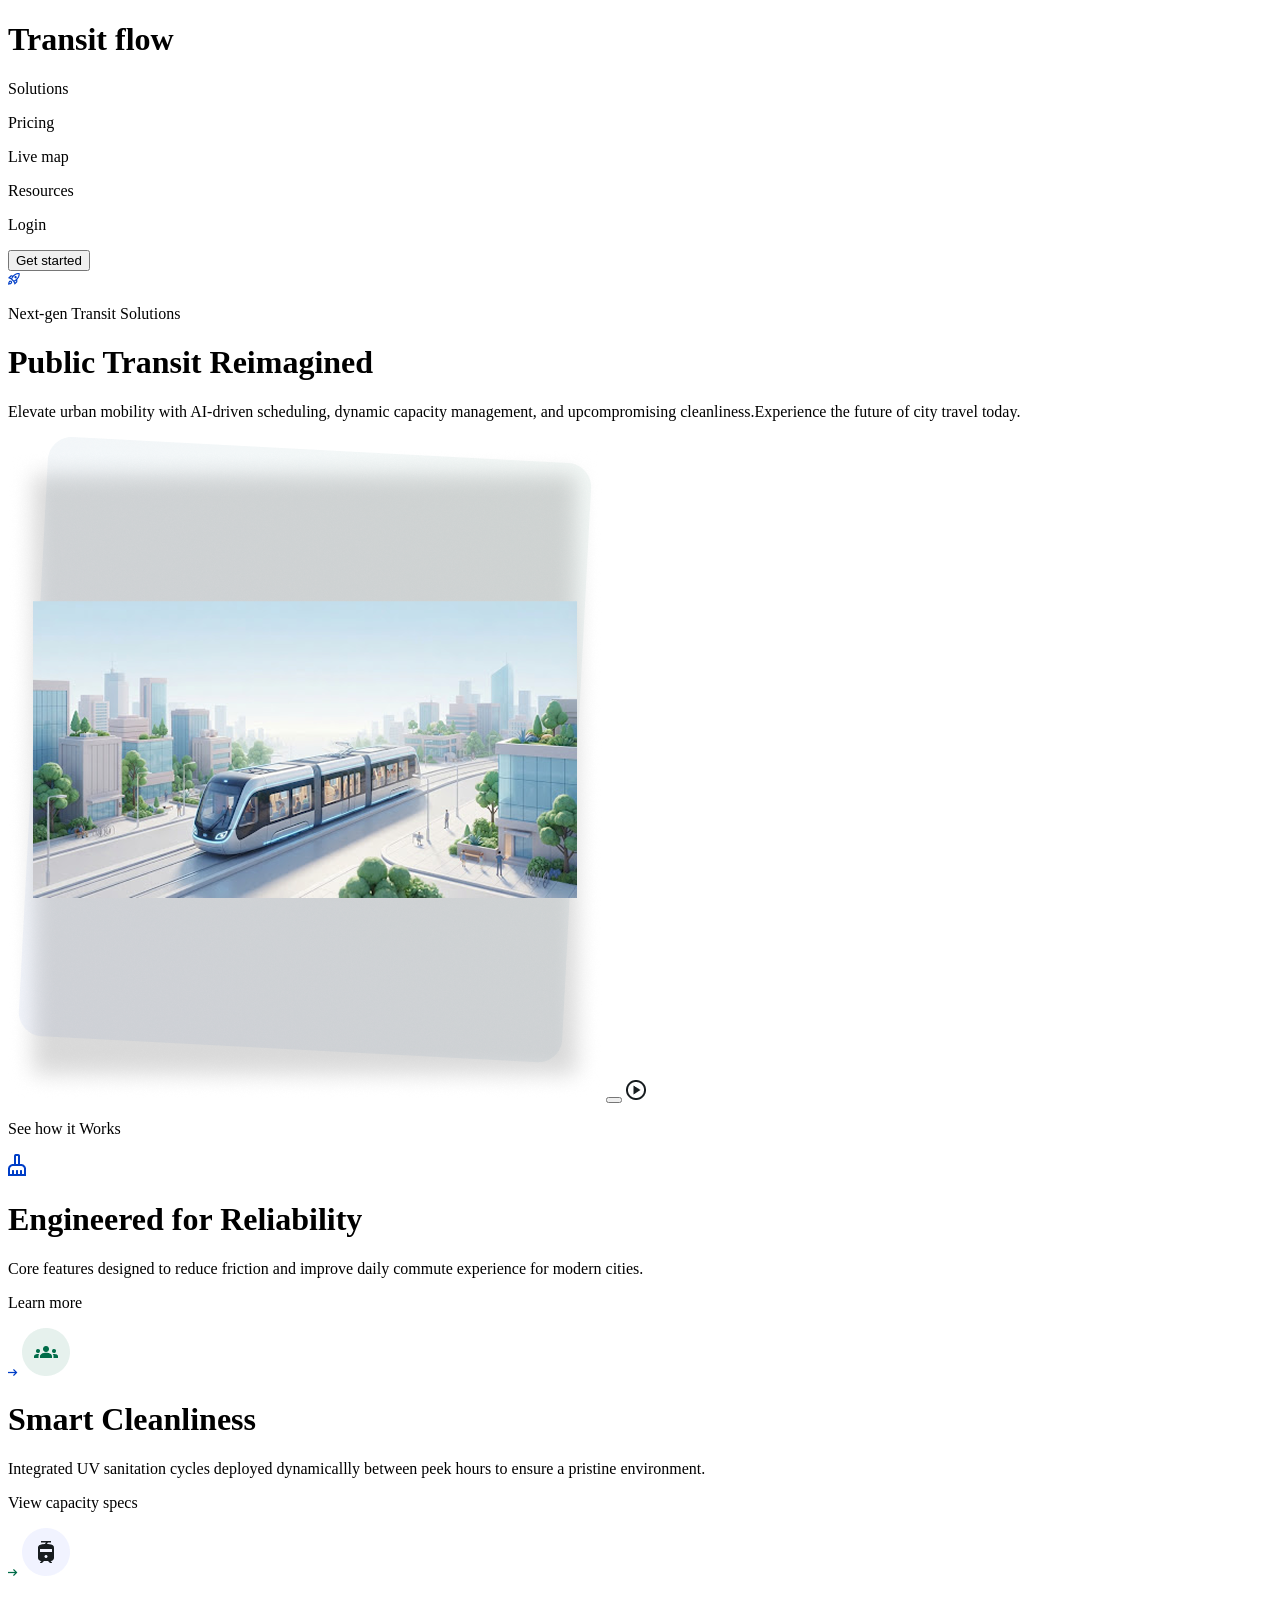
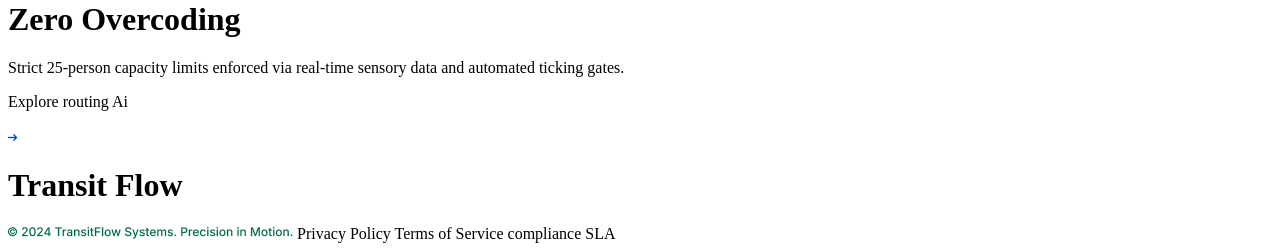
==== Transit-flow-main/index.html @ 57418cab "first commit" ====
<!DOCTYPE html>
<html lang="en">

<head>
    <meta charset="UTF-8">
    <meta name="viewport" content="width=device-width, initial-scale=1.0">
    <title>Transit flow</title>
</head>

<body>
    <div class="navigation-section">
        <h1>Transit flow</h1>
        <p>Solutions</p>
        <p>Pricing</p>
        <p>Live map</p>
        <p>Resources</p>
        <p>Login</p>
        <button>Get started</button>
    </div>
    <div class="hero-section">
        <img src="./images/ROCKET.png">
        <p>Next-gen Transit Solutions</p>
        <h1>Public Transit Reimagined</h1>
        <p>Elevate urban mobility with AI-driven scheduling, dynamic capacity management, and upcompromising
            cleanliness.Experience the future of city travel today.
        </p>
        <img src="./images/tram.png">
        <button></button>
        <img src="./images/pause.png">
        <p>See how it Works</p>
    </div>
    <div class="reliability-section">
        <img src="./images/brush.png">
        <h1>Engineered for Reliability
        </h1>
        <p>Core features designed to reduce friction and improve daily commute experience for modern cities.</p>
        <p>Learn more</p>
        <img src="./images/blue arrow.png">
        <img src="./images/teams.png">
        <h1>Smart Cleanliness</h1>
        <p>Integrated UV sanitation cycles deployed dynamicallly between peek hours to ensure a pristine environment.
        </p>
        <p>View capacity specs</p>
        <img src="./images/green arrow.png">
        <img src="./images/tramblack.png">
        <h1>Zero Overcoding</h1>
        <p>Strict 25-person capacity limits enforced via real-time sensory data and automated ticking gates.</p>
        <p>Explore routing Ai</p>
        <img src="./images/blue arrow.png">
    </div>
<div>
    <h1>Transit Flow</h1>
    <img src="./images/Text.png">
    <a>Privacy Policy</a>
    <a>Terms of Service</a>
    <a>compliance</a>
    <a>SLA    </a>
</div>
</body>

</html>
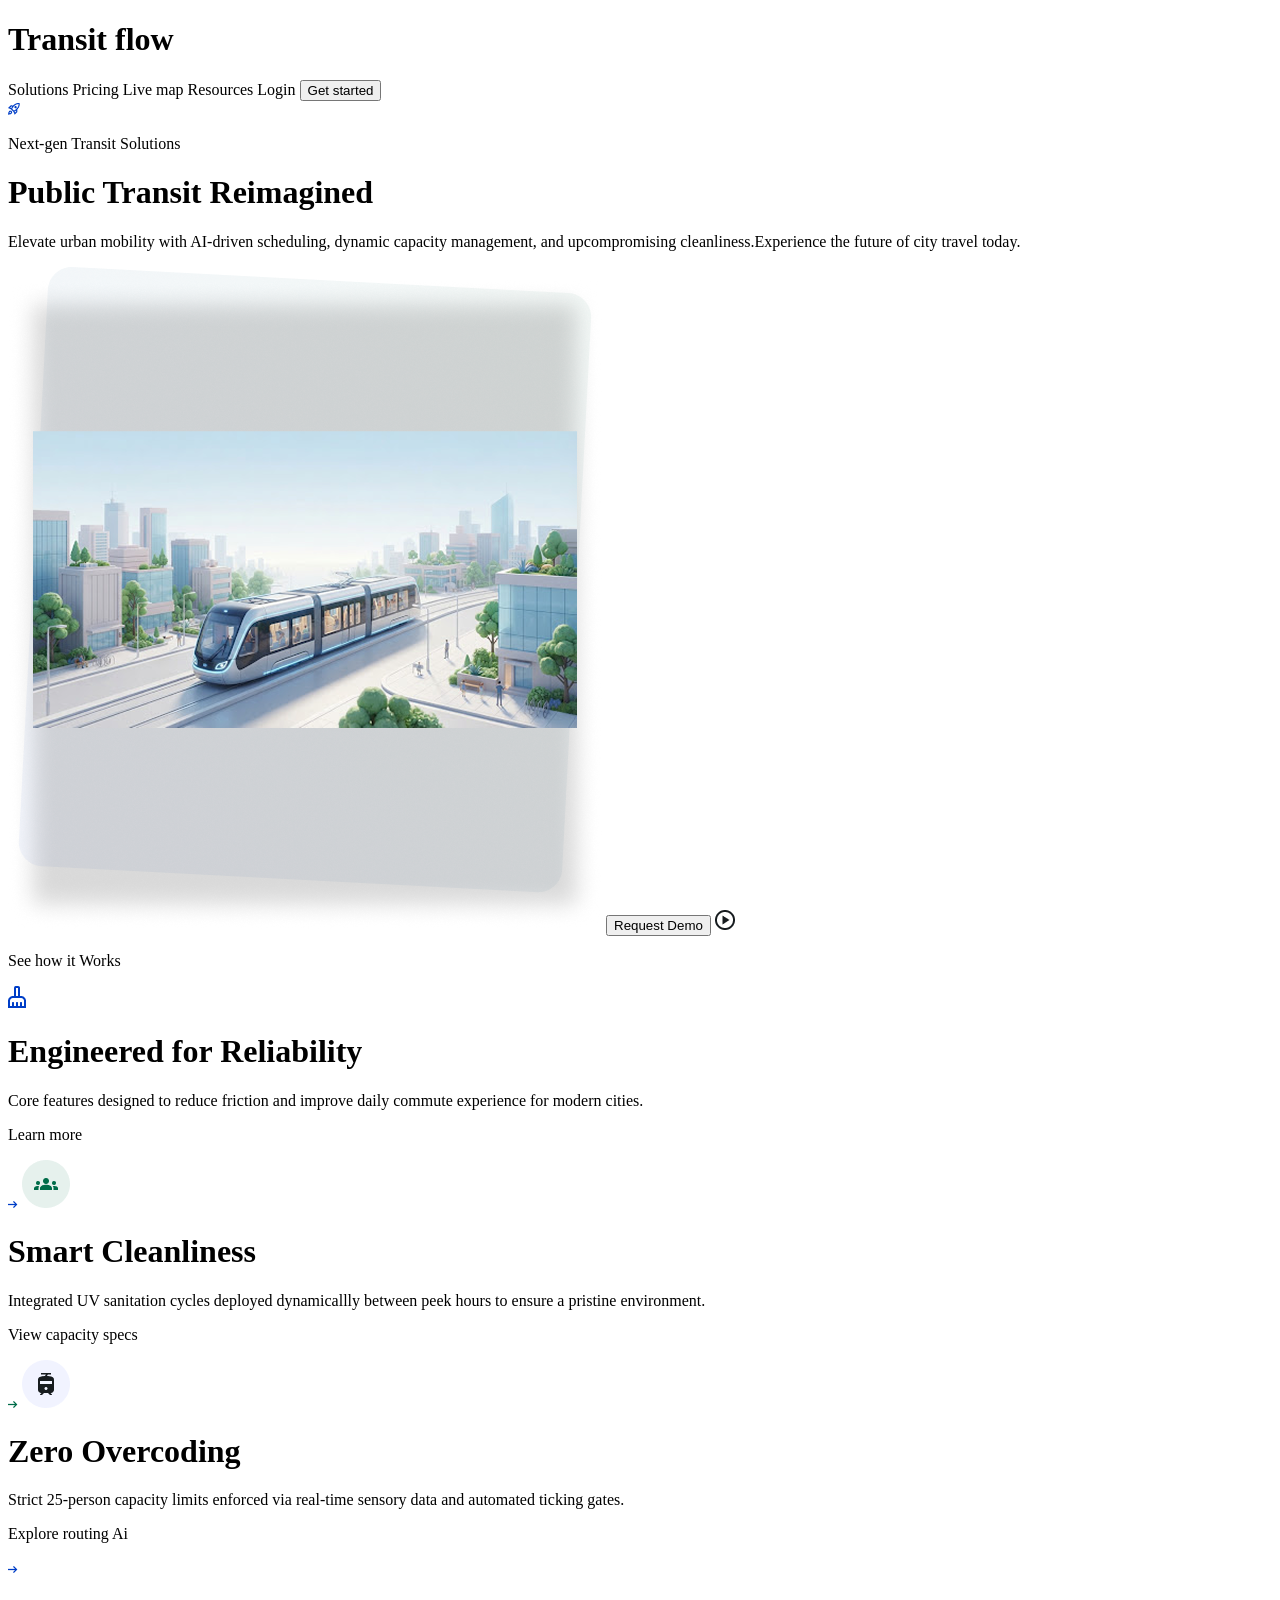
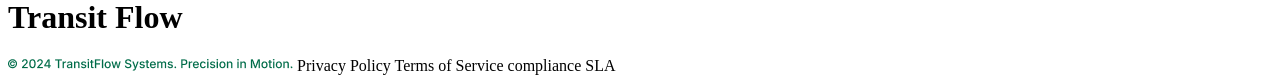
==== commit 122cb4ac: "put all the classes" ====
--- a/Transit-flow-main/index.html
+++ b/Transit-flow-main/index.html
@@ -8,54 +8,61 @@
 </head>
 
 <body>
-    <div class="navigation-section">
-        <h1>Transit flow</h1>
-        <p>Solutions</p>
-        <p>Pricing</p>
-        <p>Live map</p>
-        <p>Resources</p>
-        <p>Login</p>
-        <button>Get started</button>
-    </div>
-    <div class="hero-section">
-        <img src="./images/ROCKET.png">
-        <p>Next-gen Transit Solutions</p>
-        <h1>Public Transit Reimagined</h1>
-        <p>Elevate urban mobility with AI-driven scheduling, dynamic capacity management, and upcompromising
-            cleanliness.Experience the future of city travel today.
-        </p>
-        <img src="./images/tram.png">
-        <button></button>
-        <img src="./images/pause.png">
-        <p>See how it Works</p>
-    </div>
-    <div class="reliability-section">
-        <img src="./images/brush.png">
-        <h1>Engineered for Reliability
-        </h1>
-        <p>Core features designed to reduce friction and improve daily commute experience for modern cities.</p>
-        <p>Learn more</p>
-        <img src="./images/blue arrow.png">
-        <img src="./images/teams.png">
-        <h1>Smart Cleanliness</h1>
-        <p>Integrated UV sanitation cycles deployed dynamicallly between peek hours to ensure a pristine environment.
-        </p>
-        <p>View capacity specs</p>
-        <img src="./images/green arrow.png">
-        <img src="./images/tramblack.png">
-        <h1>Zero Overcoding</h1>
-        <p>Strict 25-person capacity limits enforced via real-time sensory data and automated ticking gates.</p>
-        <p>Explore routing Ai</p>
-        <img src="./images/blue arrow.png">
-    </div>
-<div>
-    <h1>Transit Flow</h1>
-    <img src="./images/Text.png">
-    <a>Privacy Policy</a>
-    <a>Terms of Service</a>
-    <a>compliance</a>
-    <a>SLA    </a>
-</div>
+    <div>
+        <div class="navigation-section">
+            <h1>Transit flow</h1>
+            <a class="nav-links">Solutions</a>
+            <a class="nav-links">Pricing</a>
+            <a class="nav-links">Live map</a>
+            <a class="nav-links">Resources</a>
+            <a class="nav-links">Login</a>
+            <button>Get started</button>
+        </div>
+        <div class="hero-section">
+            <img class="hero-image" src="./images/ROCKET.png">
+            <p class="hero-description">Next-gen Transit Solutions</p>
+            <h1 class="hero-title">Public Transit Reimagined</h1>
+            <p class="hero-description">Elevate urban mobility with AI-driven scheduling, dynamic capacity management,
+                and
+                upcompromising
+                cleanliness.Experience the future of city travel today.
+            </p>
+            <img class="hero-image" src="./images/tram.png">
+            <button class="hero-button">Request Demo</button>
+            <img class="hero-image" src="./images/pause.png">
+            <p class="hero-description">See how it Works</p>
+        </div>
+        <div class="features-section">
+            <img class="feature-image" src="./images/brush.png">
+            <h1 class="feature-title">Engineered for Reliability
+            </h1>
+            <p class="feature-description">Core features designed to reduce friction and improve daily commute
+                experience
+                for modern cities.</p>
+            <p class="feature-description">Learn more</p>
+            <img class="feature-image" src="./images/blue arrow.png">
+            <img class="feature-image" src="./images/teams.png">
+            <h1 class="feature-title">Smart Cleanliness</h1>
+            <p class="feature-description">Integrated UV sanitation cycles deployed dynamicallly between peek hours to
+                ensure a pristine environment.
+            </p>
+            <p class="feature-description">View capacity specs</p>
+            <img class="feature-image" src="./images/green arrow.png">
+            <img class="feature-image" src="./images/tramblack.png">
+            <h1 class="feature-title">Zero Overcoding</h1>
+            <p class="feature-description">Strict 25-person capacity limits enforced via real-time sensory data and
+                automated ticking gates.</p>
+            <p class="feature-description">Explore routing Ai</p>
+            <img class="feature-image" src="./images/blue arrow.png">
+        </div>
+        <div class="footer-section">
+            <h1 class="footer-title">Transit Flow</h1>
+            <img class="footer-image" src="./images/Text.png">
+            <a class="footer-link">Privacy Policy</a>
+            <a class="footer-link">Terms of Service</a>
+            <a class="footer-link">compliance</a>
+            <a class="footer-link">SLA </a>
+        </div>
 </body>
 
 </html>
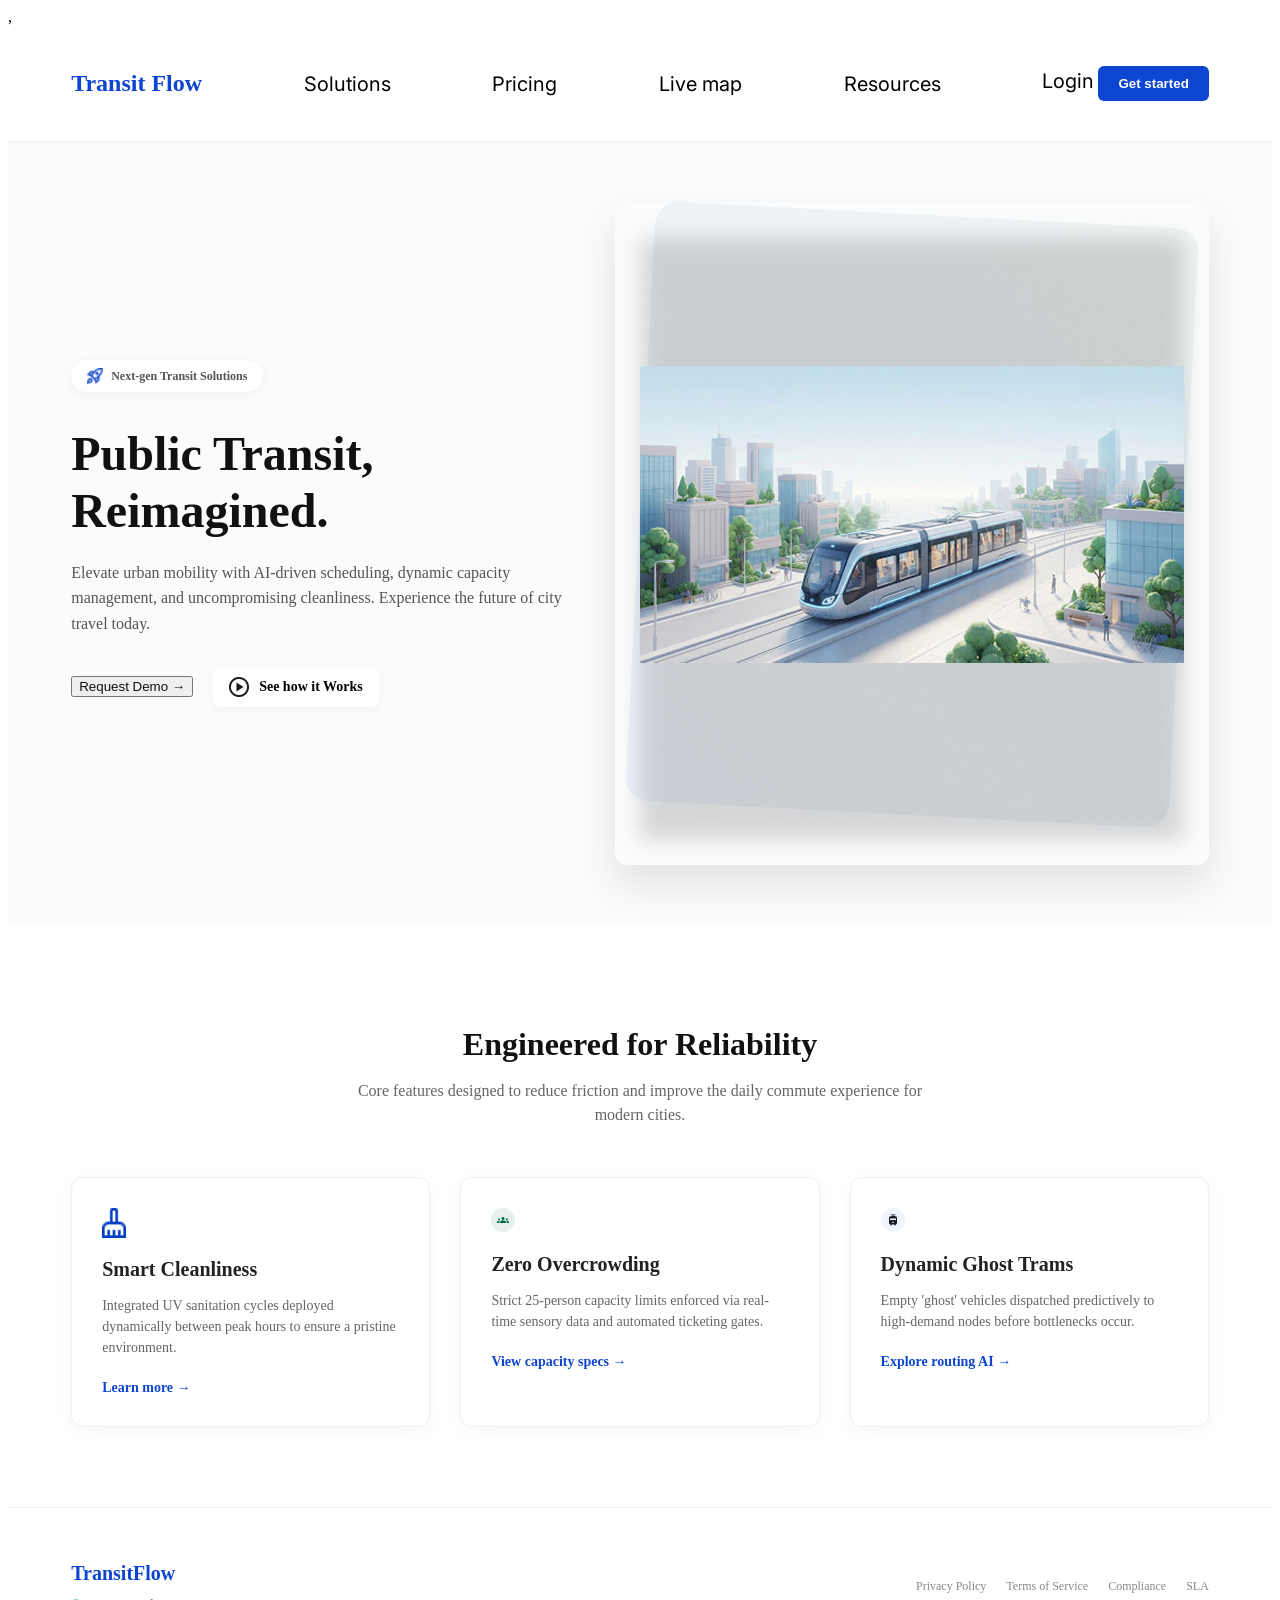
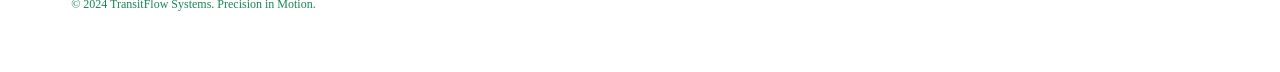
==== commit 2f0fdda2: "my demo day project" ====
--- a/Transit-flow-main/index.html
+++ b/Transit-flow-main/index.html
@@ -1,68 +1,95 @@
 <!DOCTYPE html>
-<html lang="en">
+,<html lang="en">
 
 <head>
     <meta charset="UTF-8">
     <meta name="viewport" content="width=device-width, initial-scale=1.0">
     <title>Transit flow</title>
+    <link rel="stylesheet" type="text/css" href="style.css">
 </head>
 
 <body>
     <div>
-        <div class="navigation-section">
-            <h1>Transit flow</h1>
+        <div class="navbar-section">
+            <p class="logo">Transit Flow</p>
             <a class="nav-links">Solutions</a>
             <a class="nav-links">Pricing</a>
             <a class="nav-links">Live map</a>
             <a class="nav-links">Resources</a>
-            <a class="nav-links">Login</a>
-            <button>Get started</button>
+            <div class="nav-actions">
+                <a class="nav-links login-link">Login</a>
+                <button class="btn-primary">Get started</button>
+            </div>
         </div>
         <div class="hero-section">
-            <img class="hero-image" src="./images/ROCKET.png">
-            <p class="hero-description">Next-gen Transit Solutions</p>
-            <h1 class="hero-title">Public Transit Reimagined</h1>
-            <p class="hero-description">Elevate urban mobility with AI-driven scheduling, dynamic capacity management,
-                and
-                upcompromising
-                cleanliness.Experience the future of city travel today.
-            </p>
-            <img class="hero-image" src="./images/tram.png">
-            <button class="hero-button">Request Demo</button>
-            <img class="hero-image" src="./images/pause.png">
-            <p class="hero-description">See how it Works</p>
+            <div class="hero-content">
+                <div class="pill">
+                    <img class="hero-icon" src="./images/ROCKET.png">
+                    <span>Next-gen Transit Solutions</span>
+                </div>
+                <h1 class="hero-title">Public Transit,<br>Reimagined.</h1>
+                <p class="hero-description">Elevate urban mobility with AI-driven scheduling, dynamic capacity
+                    management, and uncompromising cleanliness. Experience the future of city travel today.</p>
+                <div class="hero-actions">
+                    <button class="btn-secondary">Request Demo <span class="arrow">&rarr;</span></button>
+                    <div class="play-btn-container">
+                        <img class="play-icon" src="./images/pause.png">
+                        <span>See how it Works</span>
+                    </div>
+                </div>
+            </div>
+            <div class="hero-image-container">
+                <img class="hero-main-image" src="./images/tram.png">
+            </div>
         </div>
         <div class="features-section">
-            <img class="feature-image" src="./images/brush.png">
-            <h1 class="feature-title">Engineered for Reliability
-            </h1>
-            <p class="feature-description">Core features designed to reduce friction and improve daily commute
-                experience
-                for modern cities.</p>
-            <p class="feature-description">Learn more</p>
-            <img class="feature-image" src="./images/blue arrow.png">
-            <img class="feature-image" src="./images/teams.png">
-            <h1 class="feature-title">Smart Cleanliness</h1>
-            <p class="feature-description">Integrated UV sanitation cycles deployed dynamicallly between peek hours to
-                ensure a pristine environment.
-            </p>
-            <p class="feature-description">View capacity specs</p>
-            <img class="feature-image" src="./images/green arrow.png">
-            <img class="feature-image" src="./images/tramblack.png">
-            <h1 class="feature-title">Zero Overcoding</h1>
-            <p class="feature-description">Strict 25-person capacity limits enforced via real-time sensory data and
-                automated ticking gates.</p>
-            <p class="feature-description">Explore routing Ai</p>
-            <img class="feature-image" src="./images/blue arrow.png">
+            <div class="features-header">
+                <h1 class="features-main-title">Engineered for Reliability</h1>
+                <p class="features-main-description">Core features designed to reduce friction and improve the daily
+                    commute experience for modern cities.</p>
+            </div>
+            <div class="features-cards">
+                <div class="feature-card">
+                    <div class="icon-circle">
+                        <img class="feature-image" src="./images/brush.png">
+                    </div>
+                    <h2 class="feature-title">Smart Cleanliness</h2>
+                    <p class="feature-description">Integrated UV sanitation cycles deployed dynamically between peak
+                        hours to ensure a pristine environment.</p>
+                    <a class="feature-link">Learn more &rarr;</a>
+                </div>
+                <div class="feature-card">
+                    <div class="icon-circle">
+                        <img class="feature-image" src="./images/teams.png">
+                    </div>
+                    <h2 class="feature-title">Zero Overcrowding</h2>
+                    <p class="feature-description">Strict 25-person capacity limits enforced via real-time sensory data
+                        and automated ticketing gates.</p>
+                    <a class="feature-link">View capacity specs &rarr;</a>
+                </div>
+                <div class="feature-card">
+                    <div class="icon-circle">
+                        <img class="feature-image" src="./images/tramblack.png">
+                    </div>
+                    <h2 class="feature-title">Dynamic Ghost Trams</h2>
+                    <p class="feature-description">Empty 'ghost' vehicles dispatched predictively to high-demand nodes
+                        before bottlenecks occur.</p>
+                    <a class="feature-link">Explore routing AI &rarr;</a>
+                </div>
+            </div>
         </div>
         <div class="footer-section">
-            <h1 class="footer-title">Transit Flow</h1>
-            <img class="footer-image" src="./images/Text.png">
+        <div class="footer-left">
+            <h1 class="footer-logo">TransitFlow</h1>
+            <p class="footer-copyright">&copy; 2024 TransitFlow Systems. Precision in Motion.</p>
+        </div>
+        <div class="footer-right">
             <a class="footer-link">Privacy Policy</a>
             <a class="footer-link">Terms of Service</a>
-            <a class="footer-link">compliance</a>
-            <a class="footer-link">SLA </a>
+            <a class="footer-link">Compliance</a>
+            <a class="footer-link">SLA</a>
         </div>
+    </div>
 </body>
 
 </html>
--- a/Transit-flow-main/style.css
+++ b/Transit-flow-main/style.css
@@ -0,0 +1,520 @@
+@import url('https://fonts.googleapis.com/css2?family=Inter:wght@400;500;600;700&display=swap');
+
+.navbar-section {
+    display: flex;
+    justify-content: space-between;
+    align-items: center;
+    padding: 20px 5%;
+    border-bottom: 1px solid #f0f0f0;
+}
+
+.logo {
+    color: #0b45d0;
+    font-size: 24px;
+    font-weight: 700;
+}
+
+.nav-links {
+    font-family: 'Inter', sans-serif;
+    font-size: 20px;
+    font-weight: 400;
+    color: black;
+    margin-left: 20px;
+}
+
+.btn-primary {
+    background-color: #0b45d0;
+    color: white;
+    border: none;
+    padding: 10px 20px;
+    border-radius: 6px;
+    font-weight: 600;
+    cursor: pointer;
+}
+
+.hero-section {
+    display: flex;
+    align-items: center;
+    justify-content: space-between;
+    padding: 60px 5%;
+    background-color: #fafbfc;
+}
+
+.hero-content {
+    flex: 1;
+    max-width: 500px;
+}
+
+.pill {
+    display: flex;
+    align-items: center;
+    gap: 8px;
+    background-color: #ffffff;
+    padding: 8px 16px;
+    border-radius: 20px;
+    box-shadow: 0 2px 10px rgba(0,0,0,0.05);
+    width: fit-content;
+    margin-bottom: 24px;
+    font-size: 12px;
+    font-weight: 600;
+    color: #555;
+}
+
+.hero-icon {
+    width: 16px;
+}
+
+.hero-title {
+    font-size: 48px;
+    line-height: 1.2;
+    margin-bottom: 20px;
+    color: #111;
+}
+
+.hero-description {
+    color: #555;
+    font-size: 16px;
+    line-height: 1.6;
+    margin-bottom: 30px;
+}
+
+.hero-actions {
+    display: flex;
+    align-items: center;
+    gap: 20px;
+}
+
+.btn-secondary {
+    color:#111;
+}
+
+.play-btn-container {
+    display: flex;
+    align-items: center;
+    gap: 10px;
+    font-weight: 600;
+    font-size: 14px;
+    cursor: pointer;
+    background-color: white;
+    padding: 10px 16px;
+    border-radius: 8px;
+    box-shadow: 0 2px 10px rgba(0,0,0,0.05);
+}
+
+.play-icon {
+    width: 20px;
+}
+
+.hero-image-container {
+    flex: 1;
+    display: flex;
+    justify-content: flex-end;
+}
+
+.hero-main-image {
+    max-width: 100%;
+    border-radius: 12px;
+    box-shadow: 0 20px 40px rgba(0,0,0,0.1);
+}
+
+.features-section {
+    padding: 80px 5%;
+    text-align: center;
+}
+
+.features-header {
+    max-width: 600px;
+    margin: 0 auto 50px auto;
+}
+
+.features-main-title {
+    font-size: 32px;
+    margin-bottom: 16px;
+    color: #111;
+}
+
+.features-main-description {
+    color: #666;
+    font-size: 16px;
+    line-height: 1.5;
+}
+
+.features-cards {
+    display: flex;
+    gap: 30px;
+    justify-content: space-between;
+}
+
+.feature-card {
+    flex: 1;
+    text-align: left;
+    padding: 30px;
+    border-radius: 12px;
+    box-shadow: 0 4px 20px rgba(0,0,0,0.04);
+    background-color: #fff;
+    border: 1px solid #f0f0f0;
+}
+.feature-image {
+    width: 24px;
+}
+
+.feature-title {
+    font-size: 20px;
+    margin-bottom: 12px;
+    color: #222;
+}
+
+.feature-description {
+    color: #666;
+    font-size: 14px;
+    line-height: 1.5;
+    margin-bottom: 20px;
+}
+
+.feature-link {
+    color: #0b45d0;
+    font-weight: 600;
+    font-size: 14px;
+}
+
+.footer-section {
+    display: flex;
+    justify-content: space-between;
+    align-items: center;
+    padding: 40px 5%;
+    border-top: 1px solid #f0f0f0;
+}
+
+.footer-logo {
+    color: #0b45d0;
+    font-size: 20px;
+    margin-bottom: 4px;
+}
+
+.footer-copyright {
+    color: #1b8755;
+    font-size: 12px;
+}
+
+.footer-right {
+    display: flex;
+    gap: 20px;
+}
+
+.footer-link {
+    color: #888;
+    font-size: 12px;
+}
+
+.dashboard-body {
+    display: flex;
+    background-color: #f5f6f8;
+    height: 100vh;
+    overflow: hidden;
+}
+
+.sidebar {
+    width: 250px;
+    background-color: #ffffff;
+    border-right: 1px solid #e0e0e0;
+    display: flex;
+    flex-direction: column;
+    padding: 24px 0;
+}
+
+.sidebar-header {
+    padding: 0 24px 30px 24px;
+}
+
+.sidebar-title {
+    color: #0b45d0;
+    font-size: 20px;
+    margin-bottom: 4px;
+}
+
+.sidebar-subtitle {
+    color: #555;
+    font-size: 12px;
+    font-weight: 500;
+}
+
+.sidebar-nav {
+    display: flex;
+    flex-direction: column;
+    flex: 1;
+}
+
+.sidebar-link {
+    display: flex;
+    align-items: center;
+    gap: 12px;
+    padding: 12px 24px;
+    color: #555;
+    font-size: 14px;
+    font-weight: 500;
+}
+
+.sidebar-link.active {
+    background-color: #e6fff0;
+    color: #0b45d0;
+    font-weight: 600;
+    border-right: 3px solid #1ddb85;
+}
+
+.sidebar-icon {
+    width: 18px;
+    opacity: 0.7;
+}
+
+.sidebar-link.active .sidebar-icon {
+    opacity: 1;
+}
+
+.sidebar-actions {
+    padding: 20px 24px;
+}
+
+.sidebar-btn {
+    width: 100%;
+}
+
+.sidebar-footer {
+    padding-top: 20px;
+    border-top: 1px solid #f0f0f0;
+}
+
+.main-content {
+    flex: 1;
+    padding: 30px 40px;
+    overflow-y: auto;
+}
+
+.header-row {
+    display: flex;
+    justify-content: space-between;
+    align-items: flex-start;
+    margin-bottom: 30px;
+}
+
+.page-title {
+    font-size: 24px;
+    color: #111;
+    margin-bottom: 8px;
+}
+
+.page-subtitle {
+    font-size: 14px;
+    color: #666;
+}
+
+.status-badge {
+    display: flex;
+    align-items: center;
+    gap: 8px;
+    padding: 8px 16px;
+    border-radius: 20px;
+    font-size: 13px;
+    font-weight: 600;
+    background-color: white;
+    box-shadow: 0 2px 5px rgba(0,0,0,0.05);
+}
+
+.dot {
+    width: 8px;
+    height: 8px;
+    border-radius: 50%;
+}
+
+.green-dot { background-color: #1ddb85; }
+.red-dot { background-color: #ff4d4f; }
+.blue-dot { background-color: #0b45d0; }
+
+.dashboard-grid {
+    display: flex;
+    gap: 24px;
+    margin-bottom: 24px;
+}
+
+.main-panel {
+    flex: 2;
+    background-color: white;
+    border-radius: 12px;
+    padding: 20px;
+    box-shadow: 0 2px 10px rgba(0,0,0,0.02);
+}
+
+.side-panel {
+    flex: 1;
+    background-color: white;
+    border-radius: 12px;
+    padding: 20px;
+    box-shadow: 0 2px 10px rgba(0,0,0,0.02);
+}
+
+.panel-header {
+    display: flex;
+    justify-content: space-between;
+    align-items: center;
+    margin-bottom: 20px;
+}
+
+.panel-header h2 {
+    font-size: 18px;
+}
+
+.btn-outline {
+    background: transparent;
+    border: 1px solid #ddd;
+    padding: 6px 12px;
+    border-radius: 6px;
+    font-size: 12px;
+    color: #555;
+    cursor: pointer;
+}
+
+.side-panel h2 {
+    font-size: 18px;
+    margin-bottom: 20px;
+}
+
+.health-card {
+    background-color: #f8f9fa;
+    border-radius: 8px;
+    padding: 16px;
+    margin-bottom: 16px;
+}
+
+.health-card-header {
+    display: flex;
+    align-items: center;
+    gap: 10px;
+    margin-bottom: 12px;
+    font-size: 13px;
+    font-weight: 500;
+}
+
+.health-icon {
+    width: 16px;
+}
+
+.health-value {
+    margin-left: auto;
+    font-weight: 700;
+}
+
+.health-value.blue { color: #0b45d0; }
+
+
+.progress-bar-bg {
+    background-color: #e0e0e0;
+    height: 6px;
+    border-radius: 3px;
+    width: 100%;
+}
+
+.progress-bar-fill {
+    height: 100%;
+    border-radius: 3px;
+}
+
+.progress-bar-fill.blue { background-color: #0b45d0; }
+.progress-bar-fill.green { background-color: #1ddb85; }
+.progress-bar-fill.red { background-color: #ff4d4f; }
+.progress-bar-fill.yellow { background-color: #fadb14; }
+
+.info-card.blue-bg {
+    background-color: #e6f0ff;
+    padding: 20px;
+    border-radius: 8px;
+    text-align: center;
+}
+
+.info-card.blue-bg p {
+    font-size: 12px;
+    color: #555;
+    margin-bottom: 8px;
+}
+
+.info-card.blue-bg h2 {
+    color: #0b45d0;
+    font-size: 24px;
+    margin-bottom: 0;
+}
+
+/* =========================================
+   Table Section
+   ========================================= */
+.table-section {
+    background-color: white;
+    border-radius: 12px;
+    padding: 20px;
+    box-shadow: 0 2px 10px rgba(0,0,0,0.02);
+}
+
+.table-header {
+    display: flex;
+    justify-content: space-between;
+    align-items: center;
+    margin-bottom: 20px;
+}
+
+.table-header h2 {
+    font-size: 18px;
+}
+
+.view-all {
+    color: #0b45d0;
+    font-size: 13px;
+    font-weight: 500;
+}
+
+.data-table {
+    width: 100%;
+    border-collapse: collapse;
+}
+
+.data-table th {
+    text-align: left;
+    padding: 12px 16px;
+    color: #888;
+    font-size: 12px;
+    font-weight: 500;
+    border-bottom: 1px solid #f0f0f0;
+}
+
+.data-table td {
+    padding: 16px;
+    font-size: 14px;
+    color: #333;
+    border-bottom: 1px solid #f9f9f9;
+}
+
+.badge {
+    display: inline-flex;
+    align-items: center;
+    gap: 6px;
+    padding: 4px 10px;
+    border-radius: 12px;
+    font-size: 12px;
+    font-weight: 500;
+}
+
+.badge-active { background-color: #e6fff0; color: #1ddb85; }
+.badge-delayed { background-color: #fff1f0; color: #ff4d4f; }
+.badge-enroute { background-color: #e6f0ff; color: #0b45d0; }
+
+.occupancy-cell {
+    display: flex;
+    align-items: center;
+    gap: 12px;
+}
+
+.progress-bar-bg.small {
+    width: 60px;
+    height: 4px;
+}
+
+.action-icon {
+    width: 4px;
+    cursor: pointer;
+}
